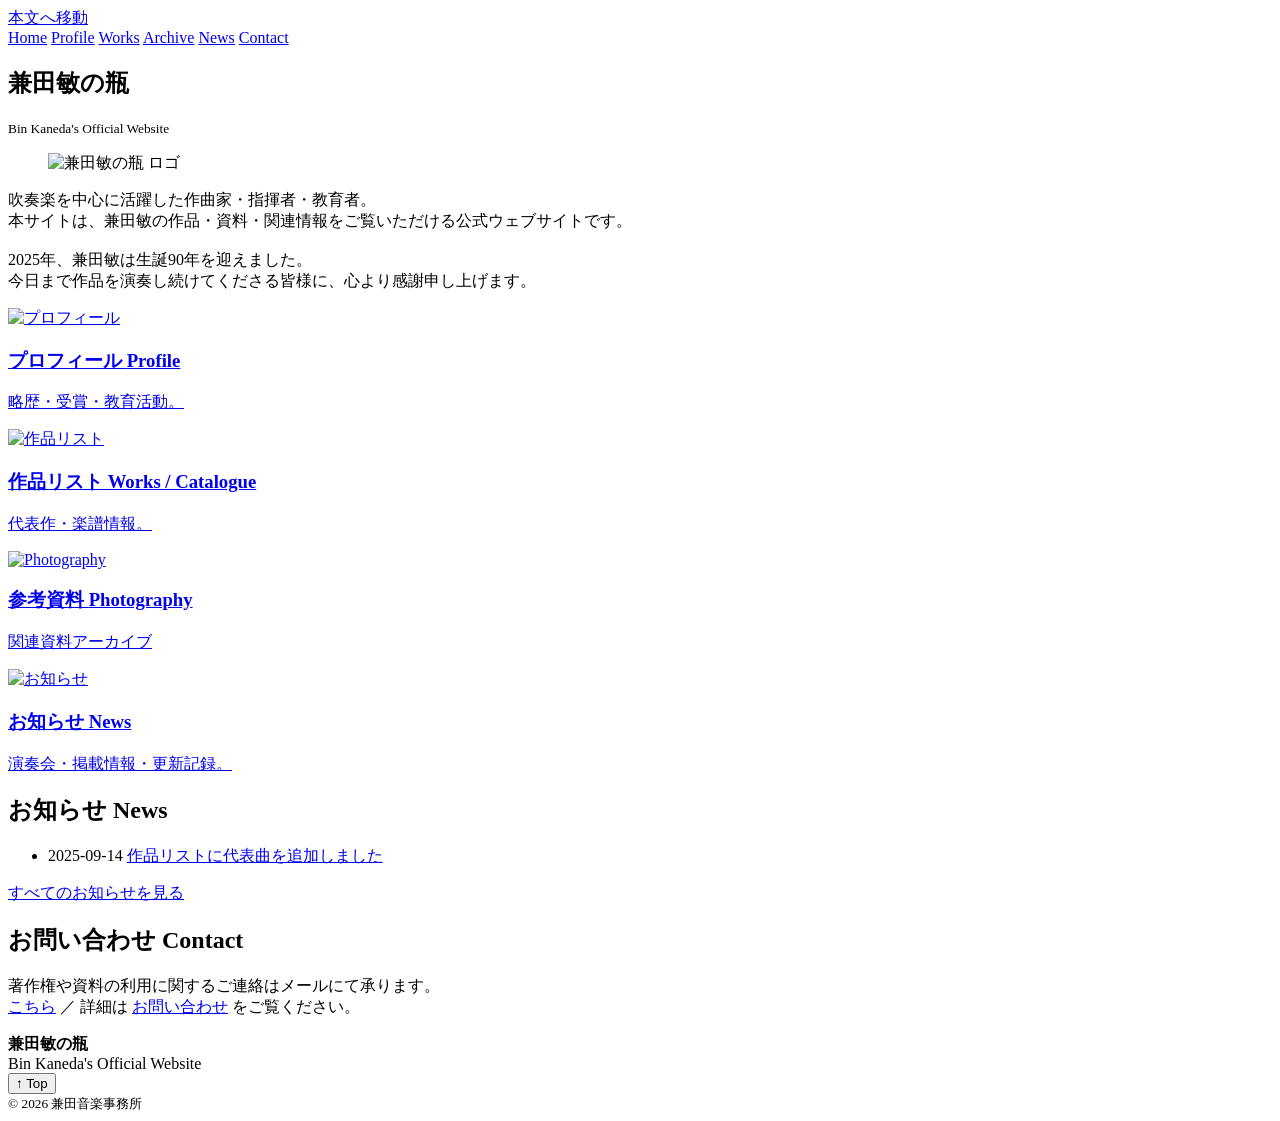
==== index.html @ 40ae59e7 "Change link text from 'ホーム' to 'Home'" ====
<!doctype html>
<html lang="ja">
<head>
  <meta charset="utf-8" />
  <meta name="viewport" content="width=device-width, initial-scale=1" />

  <!-- ✅ タイトルは「兼田敏」を先頭に -->
  <title>兼田敏 公式ウェブサイト（兼田敏の瓶）</title>

  <!-- ✅ 説明文は自然にキーワードを含めて120〜160字目安 -->
  <meta name="description" content="作曲家・兼田敏（Bin Kaneda）の公式ウェブサイト。プロフィール、作品リスト、関連資料、最新情報を掲載。吹奏楽を中心に活躍した兼田敏の音楽と足跡を紹介します。">

  <!-- Canonical -->
  <link rel="canonical" href="https://kaneda-music-office.com/" />

  <!-- OGP/Twitter -->
  <meta property="og:type" content="website" />
  <meta property="og:site_name" content="兼田敏の瓶" />
  <meta property="og:title" content="兼田敏 公式ウェブサイト（兼田敏の瓶）" />
  <meta property="og:description" content="作曲家・兼田敏（Bin Kaneda）の公式情報とアーカイブ。" />
  <meta property="og:url" content="https://kaneda-music-office.com/" />
 <meta property="og:image" content="https://kaneda-music-office.com/assets/ogp1200.jpg" />
<meta property="og:image:alt" content="作曲家・兼田敏（Bin Kaneda）公式ウェブサイトのOGP画像">
<meta name="twitter:card" content="summary_large_image" />
  <!-- （任意） -->
  <meta property="og:locale" content="ja_JP" />

  <!-- Favicon / App icons -->
  <link rel="icon" href="/assets/favicon.ico" />
  <link rel="apple-touch-icon" href="/assets/icon-180.png" />

  <!-- Fonts / CSS -->
  <link rel="preconnect" href="https://fonts.gstatic.com" crossorigin>
  <link href="https://fonts.googleapis.com/css2?family=Noto+Serif+JP:wght@500;700&family=Inter:wght@400;600&display=swap" rel="stylesheet">
  <link rel="stylesheet" href="style.css" />
  <!-- フォントの表示を最適化 -->
  <link rel="preconnect" href="https://fonts.googleapis.com" crossorigin>

  <!-- ✅ 構造化データ（Person の最小限）。事実が増えたら追記しよう -->
  <script type="application/ld+json">
  {
    "@context": "https://schema.org",
    "@type": "Person",
    "name": "兼田 敏",
    "alternateName": "Bin Kaneda",
    "jobTitle": "Composer",
    "url": "https://kaneda-music-office.com/"
  }
  </script>
</head>

<body class="p-home">
<a href="#main" class="skip">本文へ移動</a>

<header class="site-header" role="navigation">
  <div class="wrap">
    <nav class="nav nav-top" aria-label="グローバルナビゲーション">
      <a href="index.html" aria-current="page">Home</a>
      <a href="profile.html">Profile</a>
      <a href="works.html">Works</a>
      <a href="photography.html">Archive</a>
      <a href="news.html">News</a>
      <a href="contact.html">Contact</a>
    </nav>
  </div>
</header>

<main id="main" class="wrap">
  <!-- ✅ ヒーロー：h1はページに1つ。英名はサブに -->
  <section class="hero-site wrap" aria-labelledby="site-title">
    <h1 id="site-title">兼田敏の瓶</h1>
    <small class="sub">Bin Kaneda's Official Website</small>

    <figure class="hero-portrait">
      <img src="assets/logo.png?v=3" alt="兼田敏の瓶 ロゴ" class="hero-image-small">
    </figure>

    <p class="lead">
      吹奏楽を中心に活躍した作曲家・指揮者・教育者。<br>
      本サイトは、兼田敏の作品・資料・関連情報をご覧いただける公式ウェブサイトです。<br>
      <br>
      2025年、兼田敏は生誕90年を迎えました。<br>
      今日まで作品を演奏し続けてくださる皆様に、心より感謝申し上げます。
    </p>
  </section>

  <!-- カード導線：主要ページへの入口 -->
  <section class="gate">
    <div class="grid two">
      <a class="card" href="profile.html">
        <img src="assets/conduct.jpg" alt="プロフィール">
        <h3>プロフィール <span class="sub">Profile</span></h3>
        <p>略歴・受賞・教育活動。</p>
      </a>
      <a class="card" href="works.html">
        <img src="assets/works.png" alt="作品リスト">
        <h3>作品リスト <span class="sub">Works / Catalogue</span></h3>
        <p>代表作・楽譜情報。</p>
      </a>
      <a class="card" href="photography.html">
        <img src="assets/photography.jpg" alt="Photography">
        <h3>参考資料 <span class="sub">Photography</span></h3>
        <p>関連資料アーカイブ</p>
      </a>
      <a class="card" href="news.html">
        <img src="assets/news.png" alt="お知らせ">
        <h3>お知らせ <span class="sub">News</span></h3>
        <p>演奏会・掲載情報・更新記録。</p>
      </a>
    </div>
  </section>

  <!-- お知らせの抜粋：3件だけトップに見せる -->
<section class="news-preview">
  <h2>お知らせ <span class="sub">News</span></h2>
  <ul class="posts">
    <li>
      <time class="post-meta" datetime="2025-09-14">2025-09-14</time>
      <a class="post-link" href="news.html#2025-09-14">作品リストに代表曲を追加しました</a>
    </li>
  </ul>
  <p class="more"><a href="news.html">すべてのお知らせを見る</a></p>
</section>
  
  <!-- 連絡先の要約：トップに軽く置いて深掘りはcontactへ -->
  <section class="contact-cta">
    <h2>お問い合わせ <span class="sub">Contact</span></h2>
    <p class="lead">
      著作権や資料の利用に関するご連絡はメールにて承ります。<br>
      <a href="mailto:Kaneda.music.office@gmail.com">こちら</a> ／ 詳細は <a href="contact.html">お問い合わせ</a> をご覧ください。
    </p>
  </section>

</main>
<!-- ここから下がフッター（全ページ共通） -->
<footer class="site-footer wrap" role="contentinfo">
  <div class="footer-grid">
    <div class="footer-brand">
      <strong>兼田敏の瓶</strong>
      <div class="footer-sub">Bin Kaneda's Official Website</div>
    </div>

    <button class="to-top" onclick="window.scrollTo({top:0,behavior:'smooth'})" aria-label="ページ先頭へ戻る">↑ Top</button>
  </div>

  <small class="footer-copy">© <span id="y"></span> 兼田音楽事務所</small>
</footer>
<script>document.getElementById('y').textContent = new Date().getFullYear();</script>

</body>
</html>
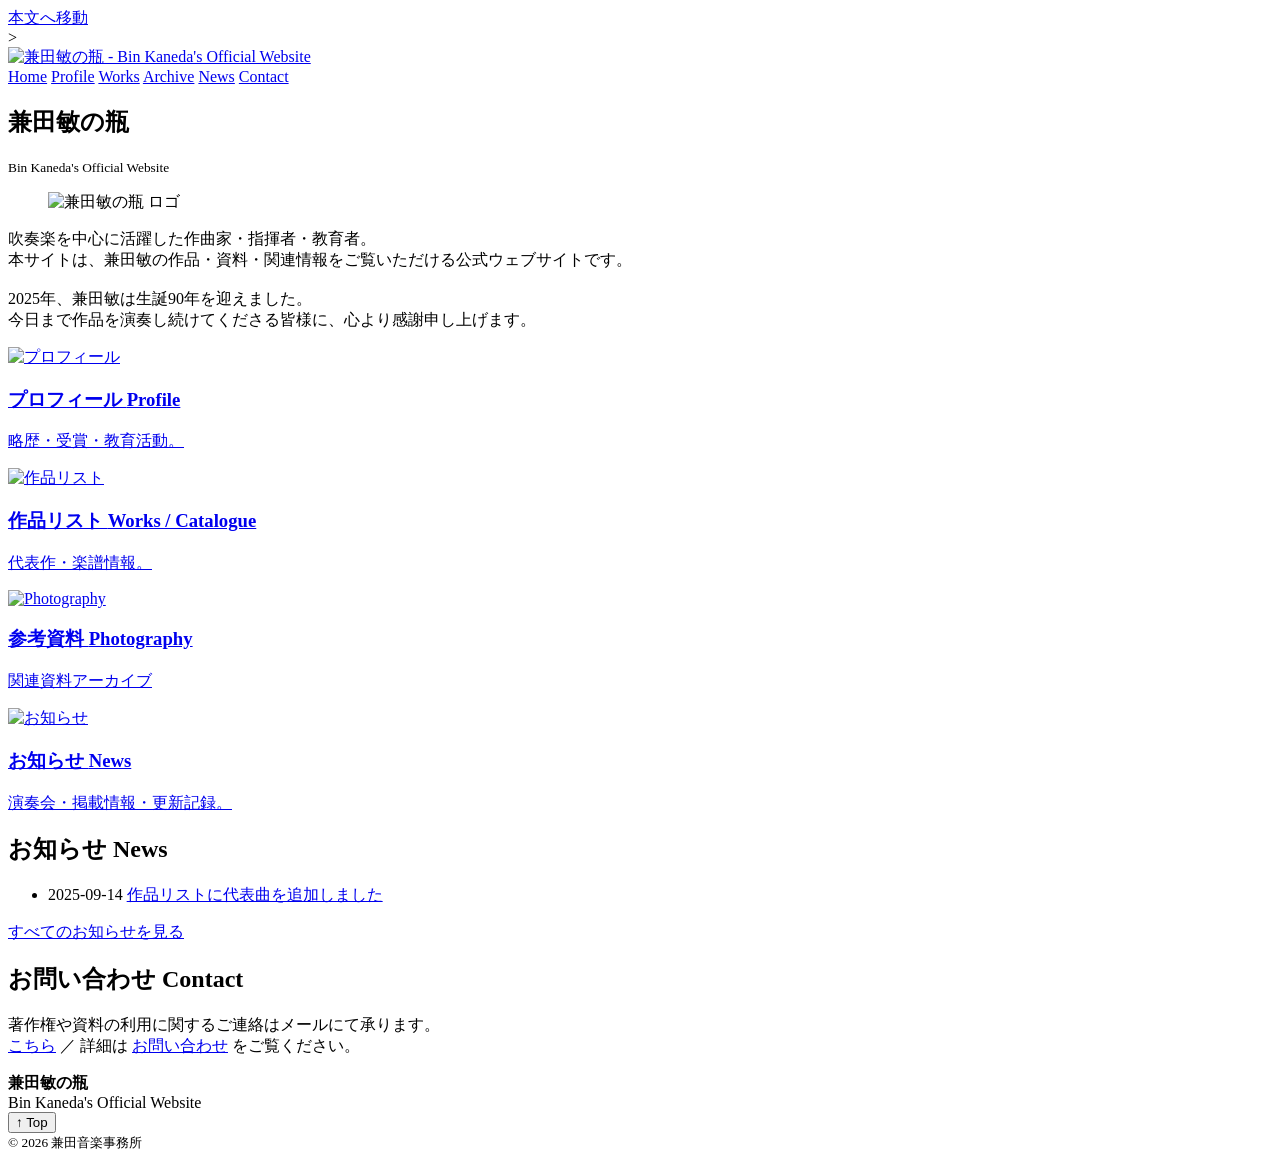
==== commit 37641ee3: "Refactor header and navigation structure in index.html" ====
--- a/index.html
+++ b/index.html
@@ -52,11 +52,15 @@
 <body class="p-home">
 <a href="#main" class="skip">本文へ移動</a>
 
-<header class="site-header" role="navigation">
+ <!-- ==== ヘッダー ==== -->
+<header class="site-header"　role="navigation">>
   <div class="wrap">
-    <nav class="nav nav-top" aria-label="グローバルナビゲーション">
-      <a href="index.html" aria-current="page">Home</a>
-      <a href="profile.html">Profile</a>
+    <a class="brand" href="index.html">
+      <img src="assets/logo.png" alt="兼田敏の瓶 - Bin Kaneda's Official Website" class="logo">
+    </a>
+    <nav class="nav">
+      <a href="index.html">Home</a>
+      <a href="profile.html" aria-current="page">Profile</a>
       <a href="works.html">Works</a>
       <a href="photography.html">Archive</a>
       <a href="news.html">News</a>
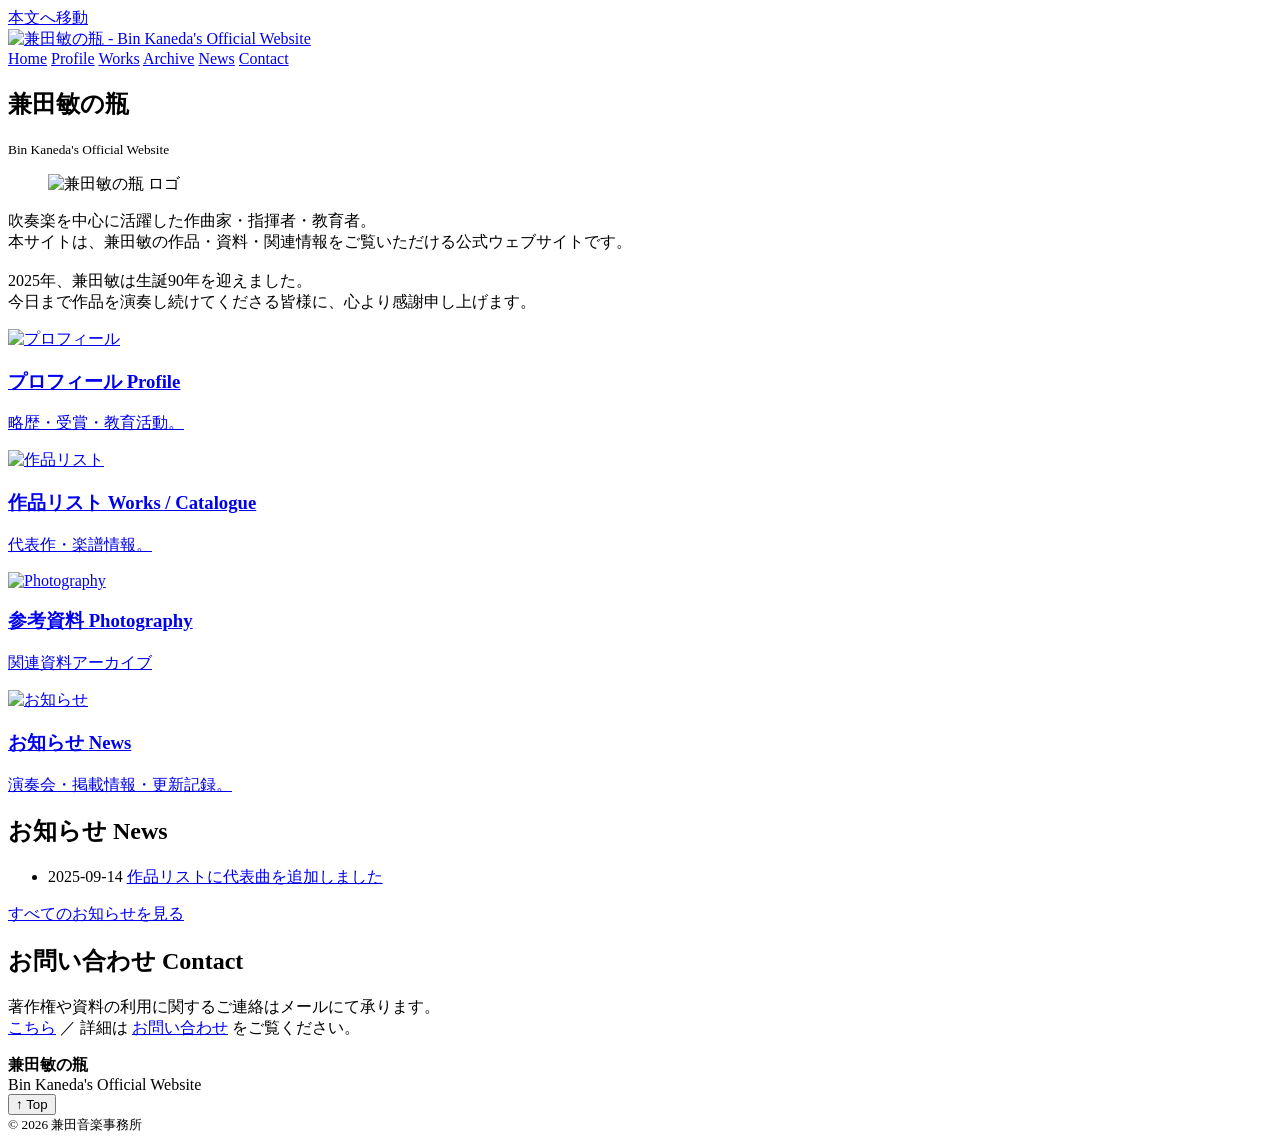
==== commit 8735ce5d: "Fix header tag syntax in index.html" ====
--- a/index.html
+++ b/index.html
@@ -53,7 +53,7 @@
 <a href="#main" class="skip">本文へ移動</a>
 
  <!-- ==== ヘッダー ==== -->
-<header class="site-header"　role="navigation">>
+<header class="site-header">
   <div class="wrap">
     <a class="brand" href="index.html">
       <img src="assets/logo.png" alt="兼田敏の瓶 - Bin Kaneda's Official Website" class="logo">
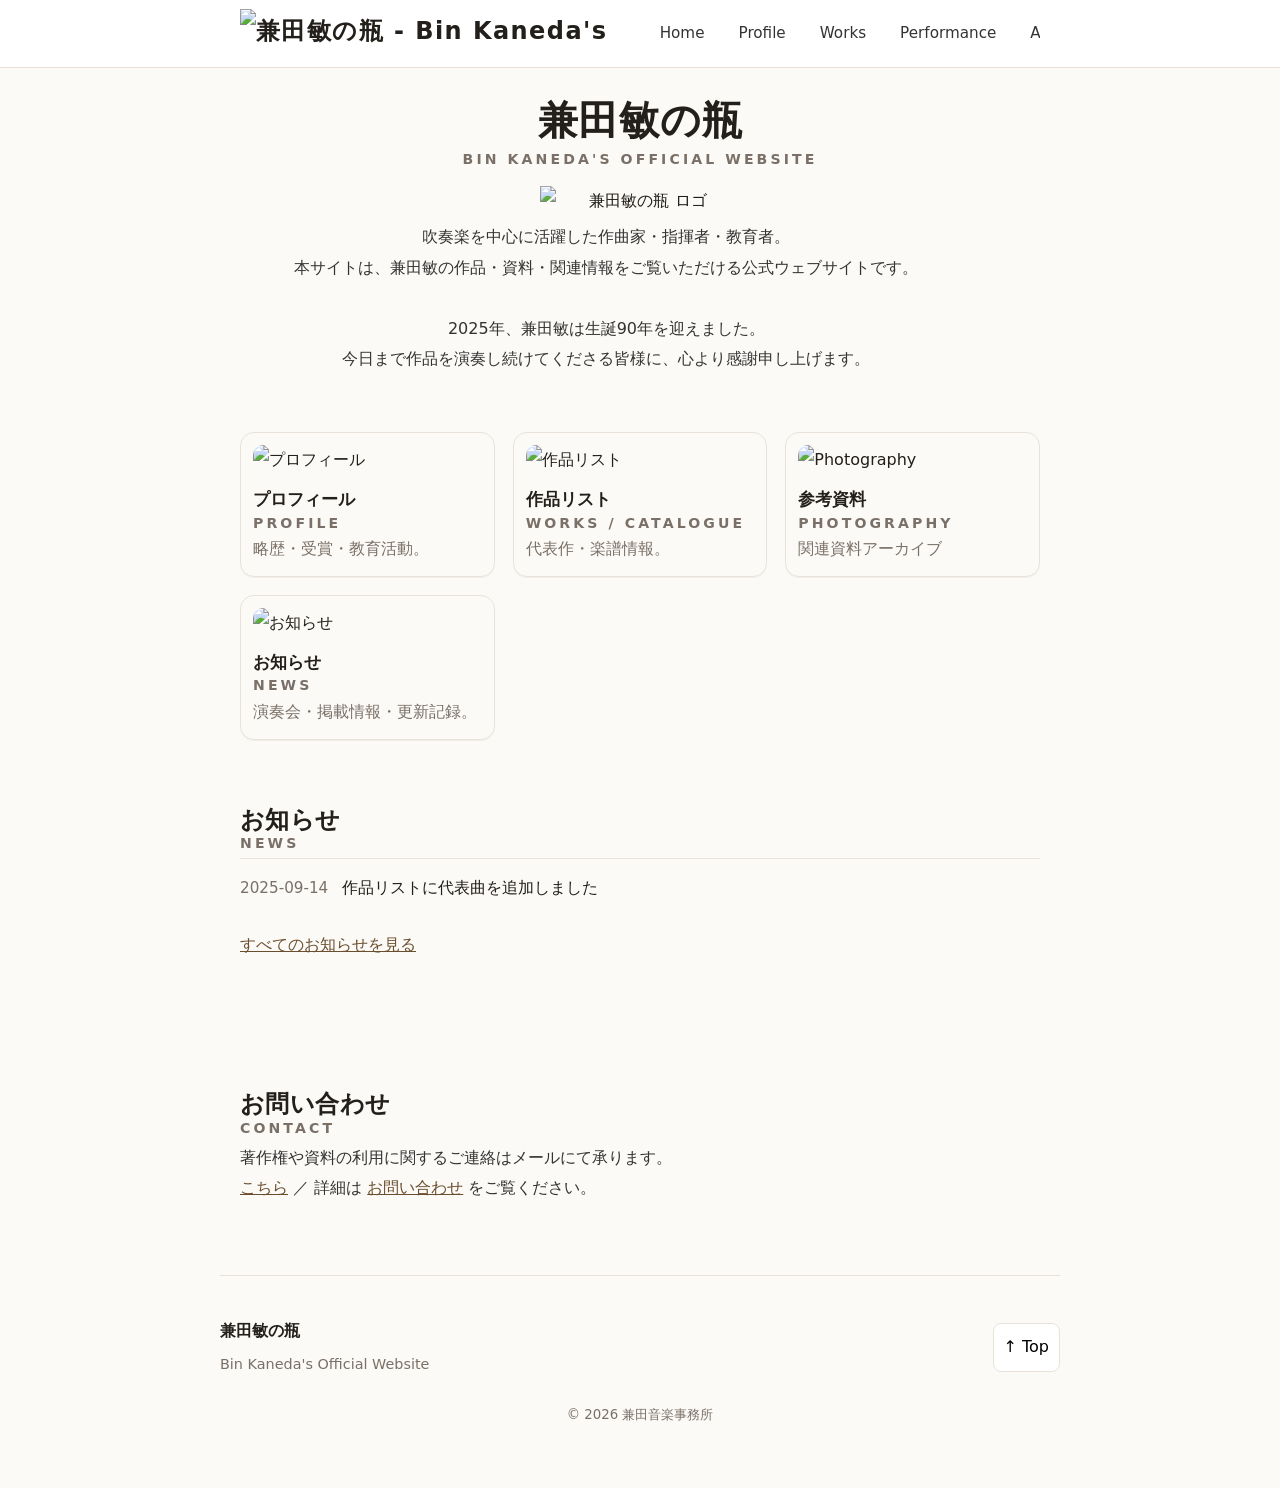
==== commit dea1eac9: "Add Performance link to navigation menu" ====
--- a/index.html
+++ b/index.html
@@ -62,6 +62,7 @@
       <a href="index.html">Home</a>
       <a href="profile.html" aria-current="page">Profile</a>
       <a href="works.html">Works</a>
+      <a href="photography.html">Performance</a>
       <a href="photography.html">Archive</a>
       <a href="news.html">News</a>
       <a href="contact.html">Contact</a>
--- a/style.css
+++ b/style.css
@@ -0,0 +1,241 @@
+/* ===== THEME ===== */
+:root{
+  --max: 840px; --space: 20px;
+  --bg:#fbfaf7; --ink:#231f1a; --muted:#7a7067; --line:#e8e2da; --accent:#6b4e2e;
+  --radius:14px; --shadow: 0 1px 0 rgba(70,50,20,.06);
+}
+
+/* ===== Base ===== */
+*{ box-sizing:border-box }
+html,body{ margin:0; }
+body{
+  background:var(--bg); color:var(--ink);
+  font-family: Inter, system-ui, -apple-system, "Hiragino Kaku Gothic ProN", "Noto Sans JP", sans-serif;
+  line-height:1.9;
+  position: relative;
+  z-index: 0;
+}
+body::before{
+  content:"";
+  position:fixed; inset:0;
+  background:url("assets/logo.blue.png") no-repeat left center / 60%;
+  opacity:.1; z-index:-1; pointer-events:none;
+}
+.wrap{ max-width:var(--max); margin:0 auto; padding:0 var(--space); }
+section{ padding:56px 0; }
+
+/* ===== Header / Nav ===== */
+.site-header{
+  position: sticky; top: 0; z-index: 1000;
+  width:100%;
+  background:#fff; /* 一列まるごと白背景 */
+  border-bottom:1px solid var(--line);
+  backdrop-filter:saturate(1.1) blur(2px);
+}
+.site-header .wrap{
+  display:flex; align-items:center; justify-content:space-between;
+  padding:10px var(--space);
+}
+.brand{
+  display:block; color:inherit; text-decoration:none;
+  font-size:1.5rem; font-weight:600; letter-spacing:.06em;
+}
+.brand .subtitle{
+  display:block; font-size:.85rem; font-weight:400; color:#555; margin-top:.2em;
+}
+.brand img{ height:56px; display:block; }
+.nav{
+  display:flex; gap:14px; flex-wrap:nowrap;
+  overflow-x:auto; overscroll-behavior-x:contain;
+  scrollbar-width:none;
+}
+.nav::-webkit-scrollbar{ display:none; }
+.nav a{
+  text-decoration:none; color:#333;
+  padding:6px 10px; border-radius:8px;
+  white-space:nowrap; font-size:.95rem;
+}
+.nav a:hover{ background:rgba(0,0,0,.05); }
+
+/* スマホ微調整 */
+@media (max-width:600px){
+  .nav{ gap:8px; }
+  .nav a{ font-size:.7rem; padding:3px 5px; }
+}
+
+/* ===== Typography ===== */
+h1,h2{
+  font-family:"Noto Serif JP", serif;
+  margin:0 0 8px; line-height:1.35; letter-spacing:.02em;
+}
+.sub{
+  display:block; font:600 .88rem/1 Inter, system-ui, -apple-system, sans-serif;
+  letter-spacing:.22em; text-transform:uppercase; color:var(--muted);
+}
+.lead{ color:#333; max-width:72ch; margin-top:6px; }
+
+/* ===== Links ===== */
+a{ color:var(--accent); }
+a:hover{ text-decoration:underline; text-underline-offset:2px; }
+
+/* ===== Cards / Grids ===== */
+.grid{ display:grid; gap:18px; }
+.grid.two,.grid.three{ grid-template-columns:repeat(auto-fit, minmax(240px,1fr)); }
+.card{
+  display:block; padding:12px; text-decoration:none; color:inherit;
+  border:1px solid var(--line); border-radius:var(--radius); box-shadow:var(--shadow);
+}
+.card img{ width:100%; height:160px; object-fit:cover; border-radius:10px; }
+.card h3{ margin:8px 0 4px; font-size:1.05rem; }
+.card p{ margin:0; color:var(--muted); }
+
+/* ===== Figures / Media ===== */
+figure{ margin:0; }
+figure img{
+  width:100%; height:auto; display:block; border-radius:var(--radius);
+  filter:saturate(.92) contrast(1.02);
+}
+figcaption{ margin-top:10px; color:var(--muted); font-size:.92rem; }
+
+/* ===== News (Lists) ===== */
+.news-preview{ padding-top:8px; }
+.news-preview h2{ margin-bottom:8px; }
+.posts{ list-style:none; padding:0; margin:0; border-top:1px solid var(--line); }
+.posts li{
+  display:flex; gap:14px; align-items:baseline;
+  padding:14px 0; border-bottom:1px solid var(--line);
+}
+.posts li:last-child{ border-bottom:0; }
+.post-meta{ color:var(--muted); font-size:.95rem; white-space:nowrap; }
+.post-link{ text-decoration:none; color:inherit; }
+.post-link:hover{ text-decoration:underline; text-underline-offset:2px; }
+.more{ margin-top:12px; }
+
+/* ===== Footer ===== */
+.site-footer{
+  border-top:1px solid var(--line);
+  padding:40px 0 60px; color:var(--muted);
+}
+.footer-grid{
+  display:flex; justify-content:space-between; align-items:center; flex-wrap:wrap; gap:16px;
+}
+.footer-brand strong{ color:var(--ink); }
+.footer-sub{ font-size:.9rem; margin-top:4px; }
+.to-top{
+  border:1px solid var(--line); background:#fff;
+  padding:8px 10px; border-radius:8px; cursor:pointer; font:inherit;
+}
+.to-top:hover{ background:rgba(0,0,0,.04); }
+.footer-copy{ display:block; text-align:center; margin-top:24px; }
+@media (max-width:720px){ .footer-grid{ gap:12px; } }
+
+/* ===== Utilities ===== */
+hr.sep{ border:0; border-top:1px solid var(--line); margin:36px 0; }
+
+/* ---- Top (Hero / Gate / News) ---- */
+.hero{ padding:48px 0 24px; }
+.hero h1{ font-size:clamp(28px, 4vw, 40px); }
+.hero .lead{ margin-top:8px; }
+.gate{ padding-top:24px; }
+
+/* スキップリンク */
+.skip{ position:absolute; left:-999px; top:auto; }
+.skip:focus{ left:8px; top:8px; background:#fff; border:2px solid #000; padding:8px; z-index:1000; }
+
+/* --- Hero central alignment --- */
+.hero-site{
+  padding:28px 0 18px;
+  text-align:center;
+}
+.hero-site h1{
+  margin:0; font-size:clamp(24px, 4.2vw, 40px); line-height:1.25;
+}
+.hero-site .sub{ margin-top:6px; display:block; }
+.hero-site .hero-image{
+  margin:16px auto 0; width:auto; max-width:100%; height:auto;
+  border-radius:var(--radius); object-fit:cover;
+}
+
+/* 小さめの中央寄せポートレート */
+.hero-portrait{ margin-top:20px; text-align:center; }
+.hero-portrait .hero-image-small{
+  display:block; margin:0 auto; max-width:200px; height:auto; border-radius:0%;
+  background:var(--bg);
+}
+.hero-portrait figcaption{ margin-top:9px; font-size:.95rem; color:var(--muted); }
+
+/* === Photography grid === */
+.photo-grid{
+  --ratio: 4 / 3;
+  display:grid;
+  grid-template-columns: repeat(auto-fit, minmax(220px, 1fr));
+  gap:22px; margin-top:18px;
+}
+.photo-grid figure{ margin:0; }
+.photo-grid .frame{
+  aspect-ratio: var(--ratio);
+  border:1px solid var(--line); border-radius:8px; overflow:hidden;
+  background:#f2f2f2; box-shadow:var(--shadow);
+}
+.photo-grid img{
+  width:100%; height:100%; object-fit:cover; display:block; transition:transform .25s ease;
+}
+.photo-grid .frame:hover img{ transform:scale(1.04); }
+.photo-grid figcaption{ margin-top:8px; font-size:.92rem; color:var(--muted); text-align:center; }
+@media (max-width:600px){ .photo-grid{ gap:14px; } }
+
+/* 画像系の背景透過強制（必要な要素だけに限定推奨） */
+img, .hero-image, .hero-portrait .hero-image-small{ background:transparent !important; }
+
+/* ===== 作品リスト：注記 ===== */
+.note{
+  font-weight:bold;
+  color:#444;
+  margin-top:1.5em;
+}
+.note-sep{
+  border-top:1px solid #ddd;
+  margin-top:1.5em;
+  padding-top:.8em;
+  font-size:.9em;
+  color:#666;
+}
+
+/* ===== News/Photo カード：画像の「枠内余白あり」表示 ===== */
+.photo-card img{
+  width:100%; height:220px;
+  object-fit:contain;
+  background:var(--bg);
+  border-radius:6px;
+}
+
+/* ===== Dark Mode ===== */
+@media (prefers-color-scheme: dark){
+  body{ background:#0f1115; color:#eaeaea; }
+  .site-header{ background:#0f1115e6; border-color:#242938; }
+  .brand, .nav a{ color:#eaeaea; }
+  .nav a:hover{ background:#151922; }
+  .site-footer, .site-header, .card{ border-color:#242938; }
+  .sub, .lead, figcaption, .post-meta{ color:#b9c0d0; }
+}
+
+/* ===== ヘッダー修正 ===== */
+/* ヘッダーを横並びに統一 */
+.site-header .wrap {
+  display: flex;
+  align-items: center;       /* 上下の位置を中央揃え */
+  justify-content: space-between; /* 左右に分ける */
+  gap: 20px;                 /* ロゴとナビの間に余白 */
+    height: 100%;               /* 親の高さを継承 */
+}
+
+/* ロゴ画像を固定高さにして、文字と高さを揃える */
+.brand img {
+  height: 50px;              /* ←好みで調整（例: 40〜56px） */
+  width: auto;
+  display: block;
+}
+.site-header {
+  height: 68px;              /* 全ページで共通の高さに固定 */
+}
+
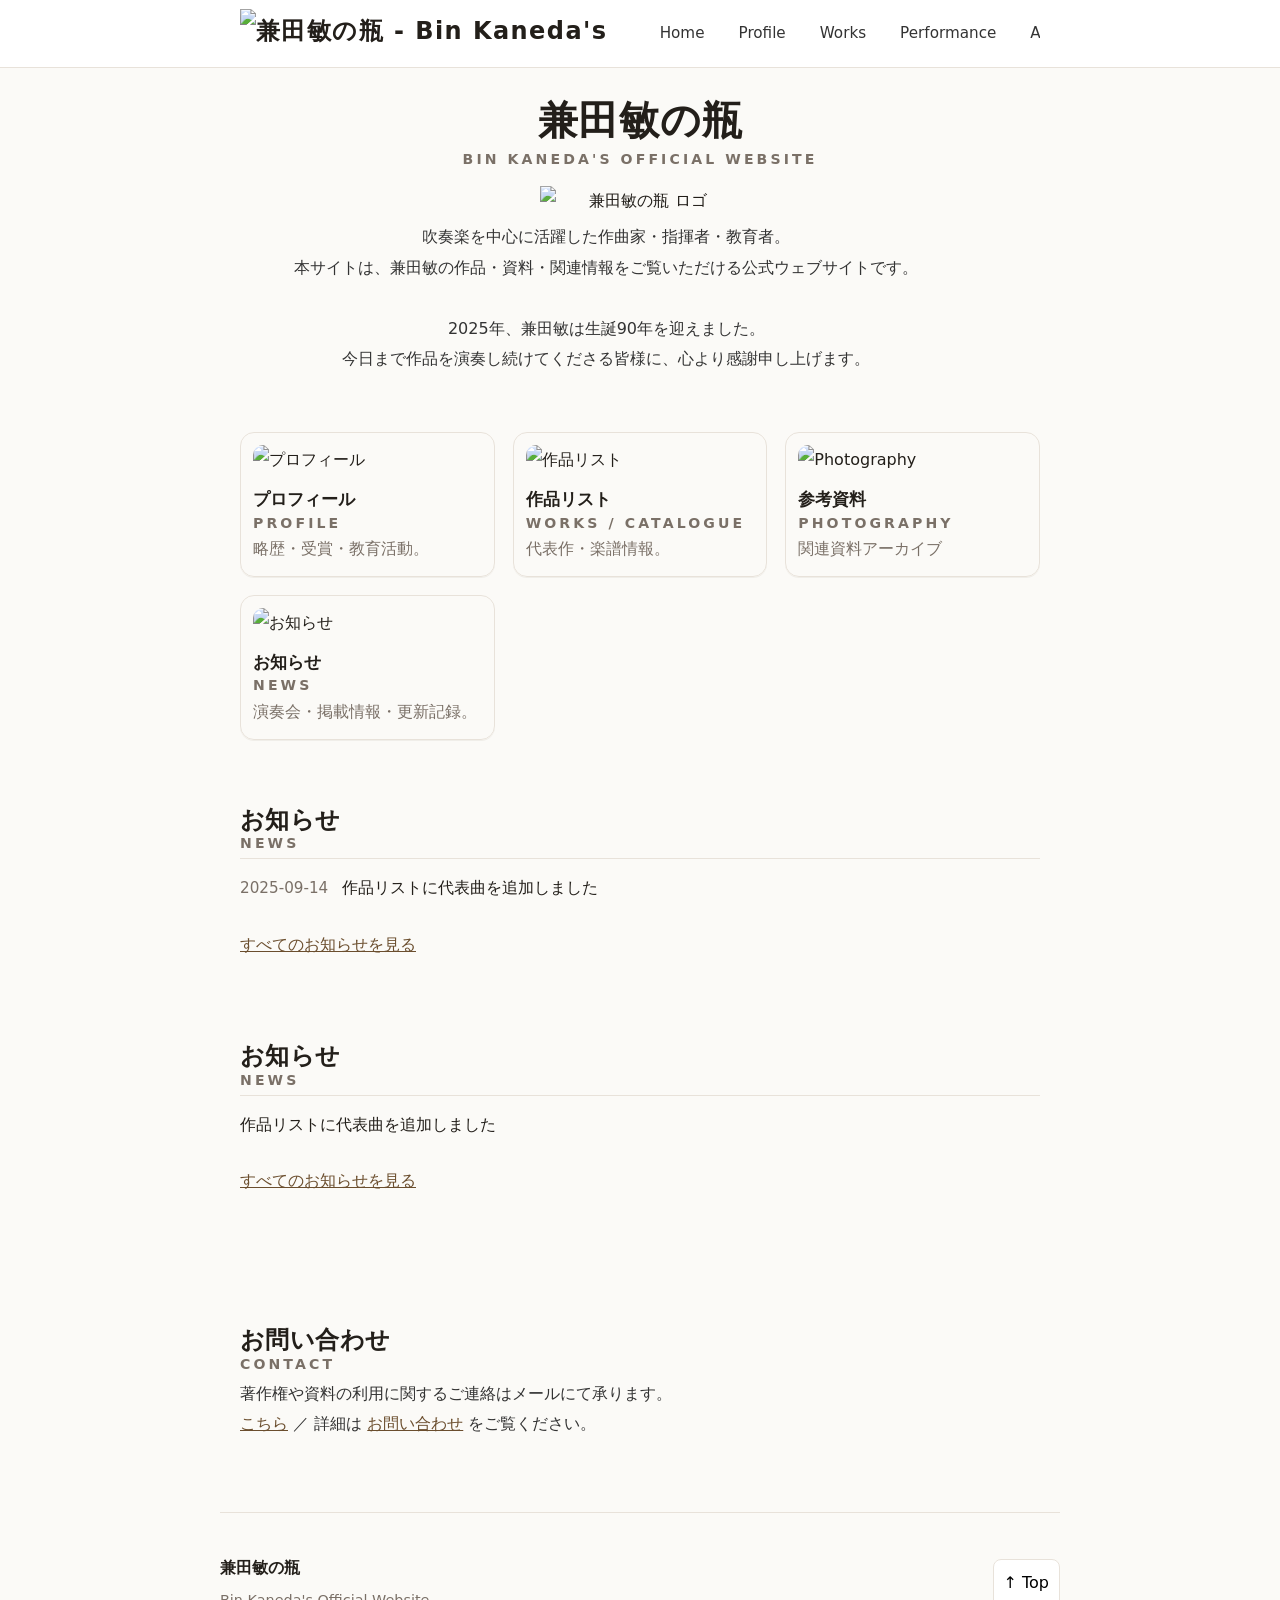
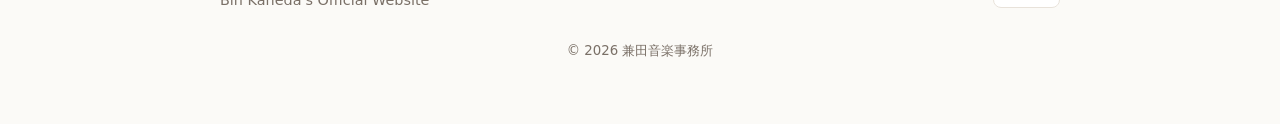
==== commit 8a7c5d5b: "Update index.html" ====
--- a/index.html
+++ b/index.html
@@ -4,14 +4,15 @@
   <meta charset="utf-8" />
   <meta name="viewport" content="width=device-width, initial-scale=1" />
 
+
   <!-- ✅ タイトルは「兼田敏」を先頭に -->
-  <title>兼田敏 公式ウェブサイト（兼田敏の瓶）</title>
+  <title>兼田敏 公式ウェブサイト［兼田敏の瓶］</title>
 
   <!-- ✅ 説明文は自然にキーワードを含めて120〜160字目安 -->
-  <meta name="description" content="作曲家・兼田敏（Bin Kaneda）の公式ウェブサイト。プロフィール、作品リスト、関連資料、最新情報を掲載。吹奏楽を中心に活躍した兼田敏の音楽と足跡を紹介します。">
+  <meta name="description" content="作曲家・兼田敏（Bin Kaneda）の公式ウェブサイト。プロフィール、作品リスト、資料、関連情報を掲載。">
 
   <!-- Canonical -->
-  <link rel="canonical" href="https://kaneda-music-office.com/" />
+  <link rel="canonical" href="https://kaneda-music-office.com" />
 
   <!-- OGP/Twitter -->
   <meta property="og:type" content="website" />
@@ -62,7 +63,7 @@
       <a href="index.html">Home</a>
       <a href="profile.html" aria-current="page">Profile</a>
       <a href="works.html">Works</a>
-      <a href="photography.html">Performance</a>
+      <a href="media.html">Performance</a>
       <a href="photography.html">Archive</a>
       <a href="news.html">News</a>
       <a href="contact.html">Contact</a>
@@ -126,6 +127,16 @@
   </ul>
   <p class="more"><a href="news.html">すべてのお知らせを見る</a></p>
 </section>
+
+  <section class="news-preview">
+  <h2>お知らせ <span class="sub">News</span></h2>
+  <ul class="posts">
+    <li>
+      <a class="post-link" href="news.html#2025-09-14">作品リストに代表曲を追加しました</a>
+    </li>
+  </ul>
+  <p class="more"><a href="news.html">すべてのお知らせを見る</a></p>
+</section>
   
   <!-- 連絡先の要約：トップに軽く置いて深掘りはcontactへ -->
   <section class="contact-cta">
--- a/style.css
+++ b/style.css
@@ -19,7 +19,7 @@
   content:"";
   position:fixed; inset:0;
   background:url("assets/logo.blue.png") no-repeat left center / 60%;
-  opacity:.1; z-index:-1; pointer-events:none;
+  opacity:.03; z-index:-1; pointer-events:none;
 }
 .wrap{ max-width:var(--max); margin:0 auto; padding:0 var(--space); }
 section{ padding:56px 0; }
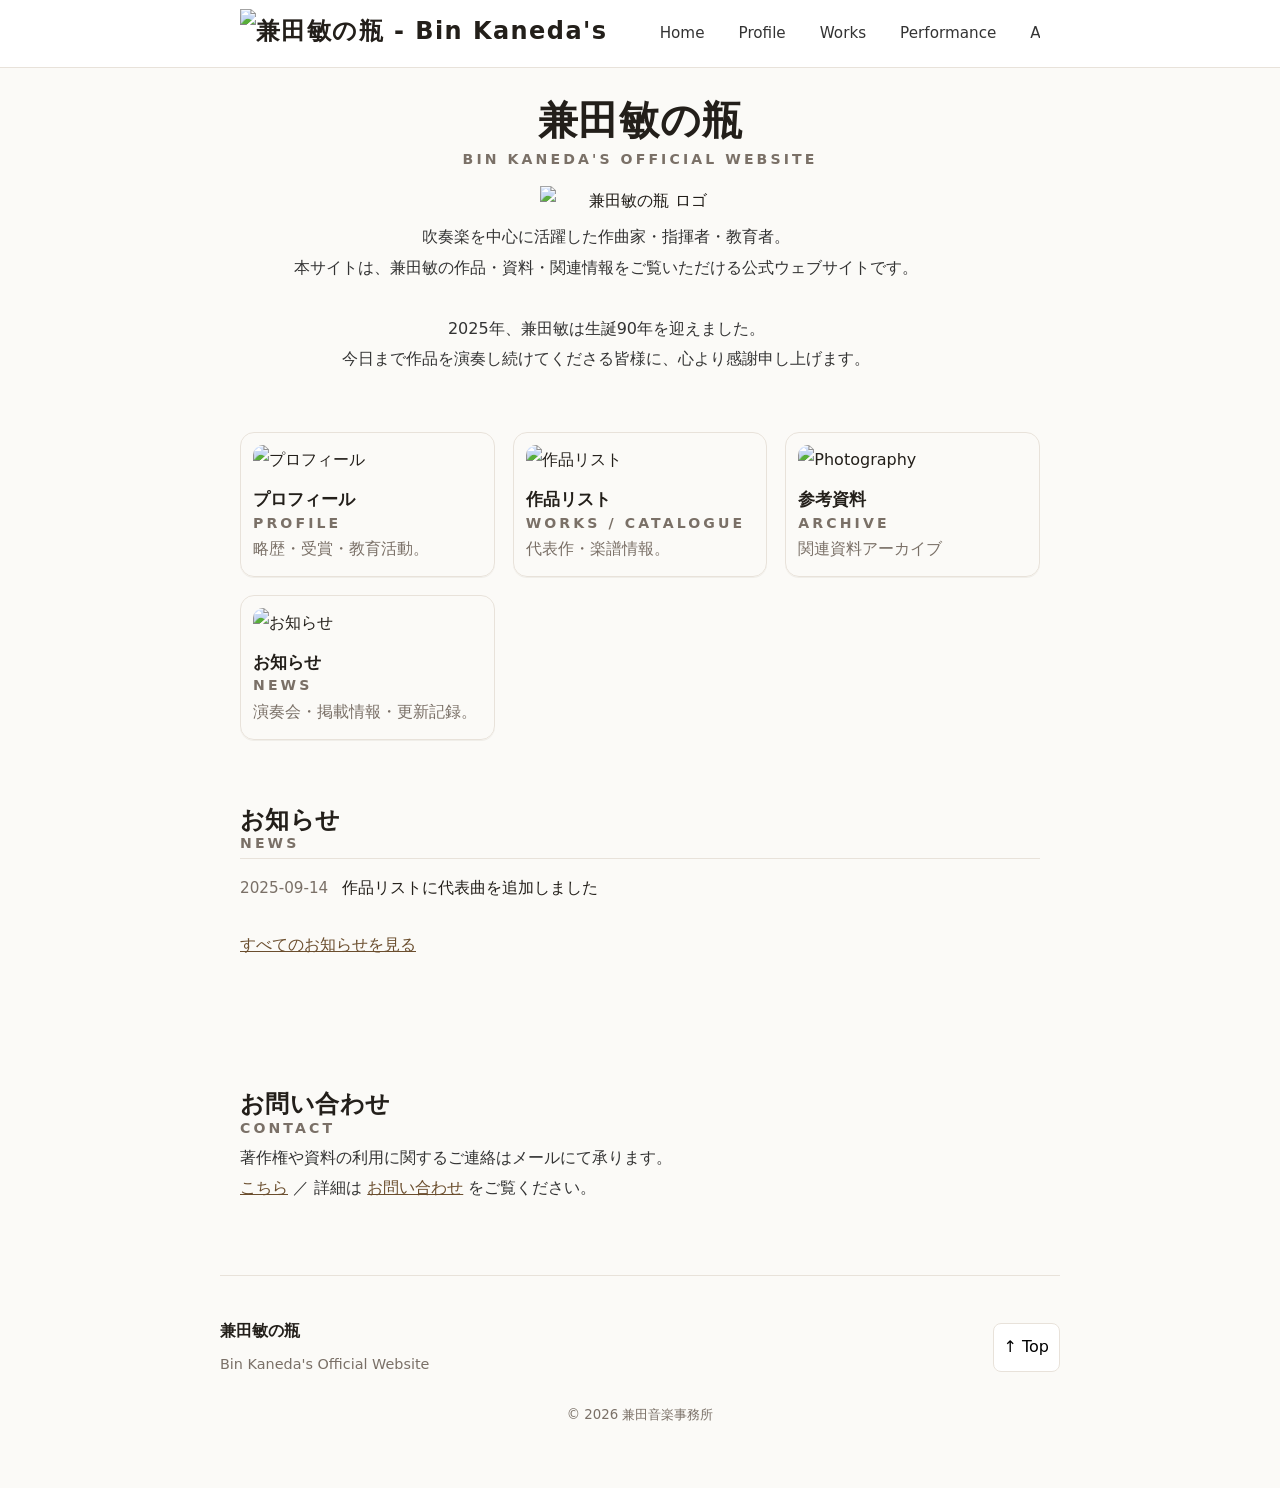
==== commit f0b5a95e: "Change 'Photography' to 'Archive' and remove news section Updated the reference title from 'Photogra" ====
--- a/index.html
+++ b/index.html
@@ -105,7 +105,7 @@
       </a>
       <a class="card" href="photography.html">
         <img src="assets/photography.jpg" alt="Photography">
-        <h3>参考資料 <span class="sub">Photography</span></h3>
+        <h3>参考資料 <span class="sub">Archive</span></h3>
         <p>関連資料アーカイブ</p>
       </a>
       <a class="card" href="news.html">
@@ -128,15 +128,6 @@
   <p class="more"><a href="news.html">すべてのお知らせを見る</a></p>
 </section>
 
-  <section class="news-preview">
-  <h2>お知らせ <span class="sub">News</span></h2>
-  <ul class="posts">
-    <li>
-      <a class="post-link" href="news.html#2025-09-14">作品リストに代表曲を追加しました</a>
-    </li>
-  </ul>
-  <p class="more"><a href="news.html">すべてのお知らせを見る</a></p>
-</section>
   
   <!-- 連絡先の要約：トップに軽く置いて深掘りはcontactへ -->
   <section class="contact-cta">
